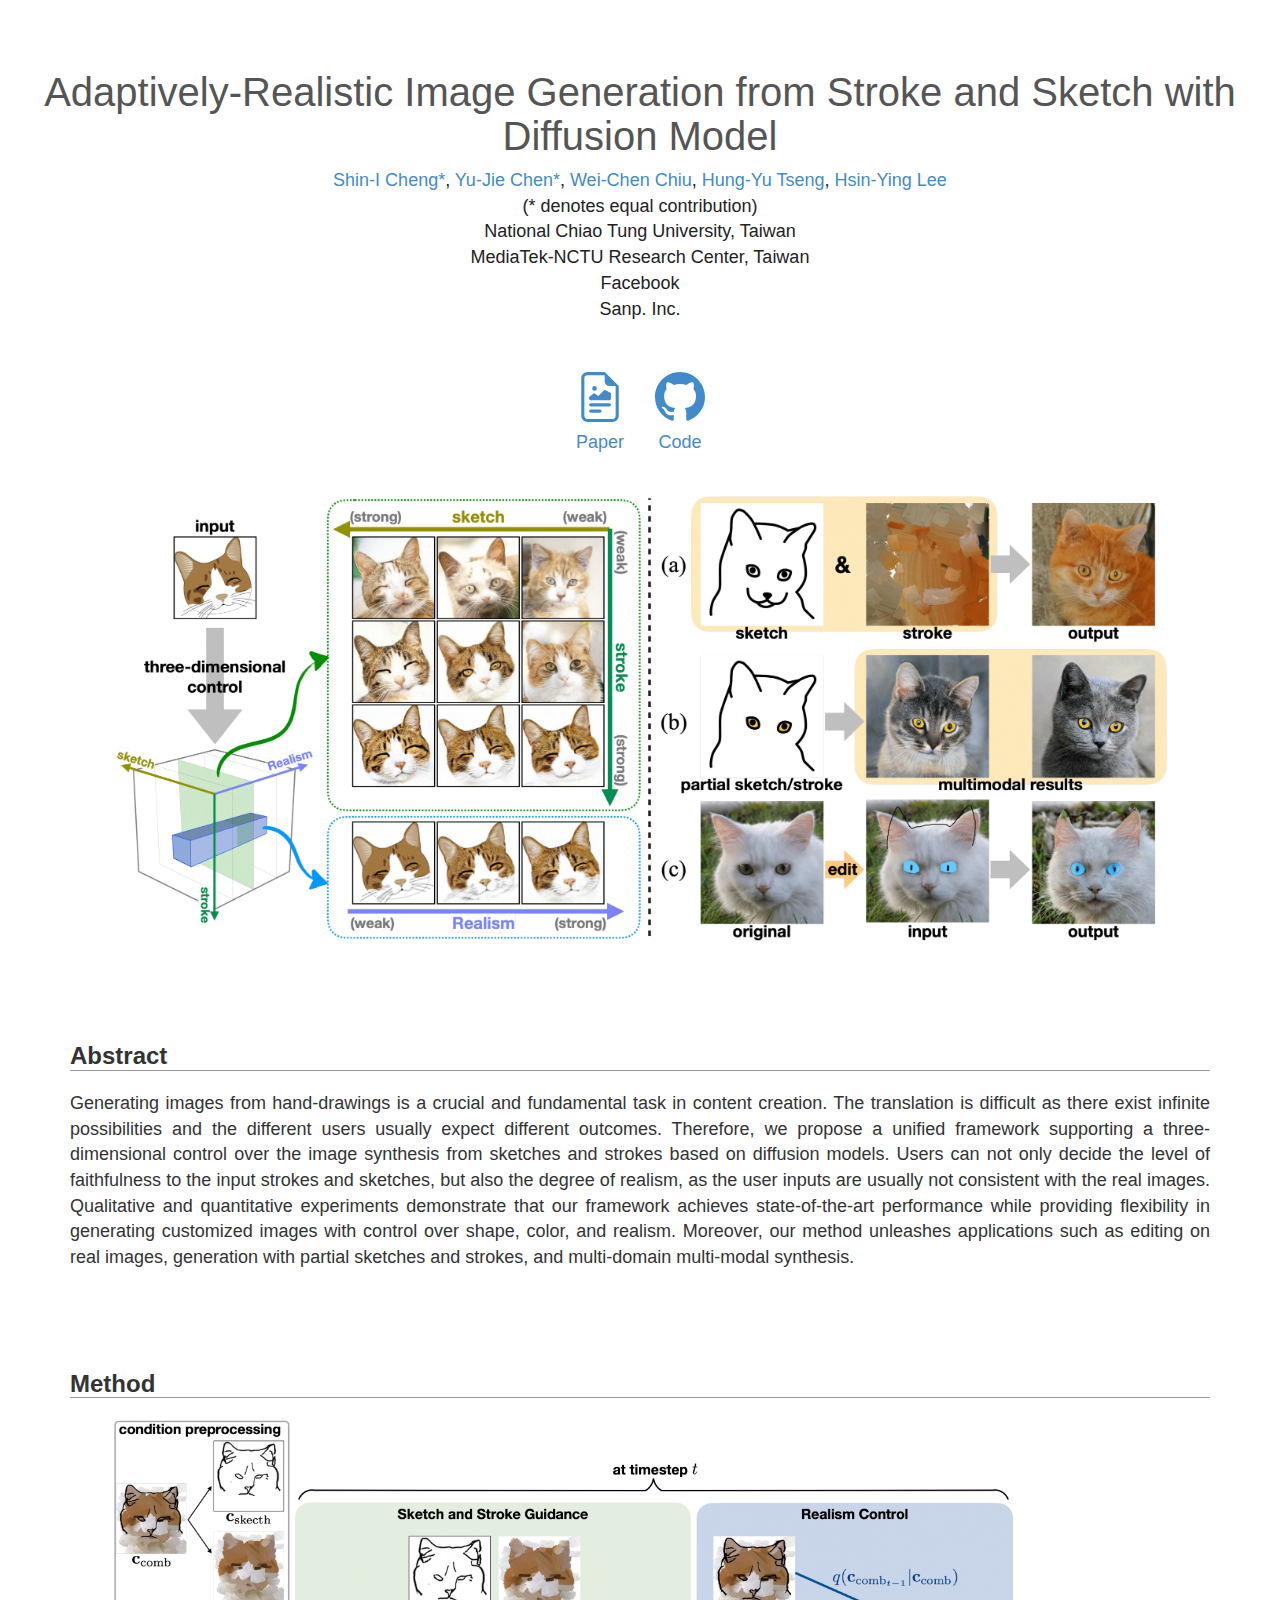
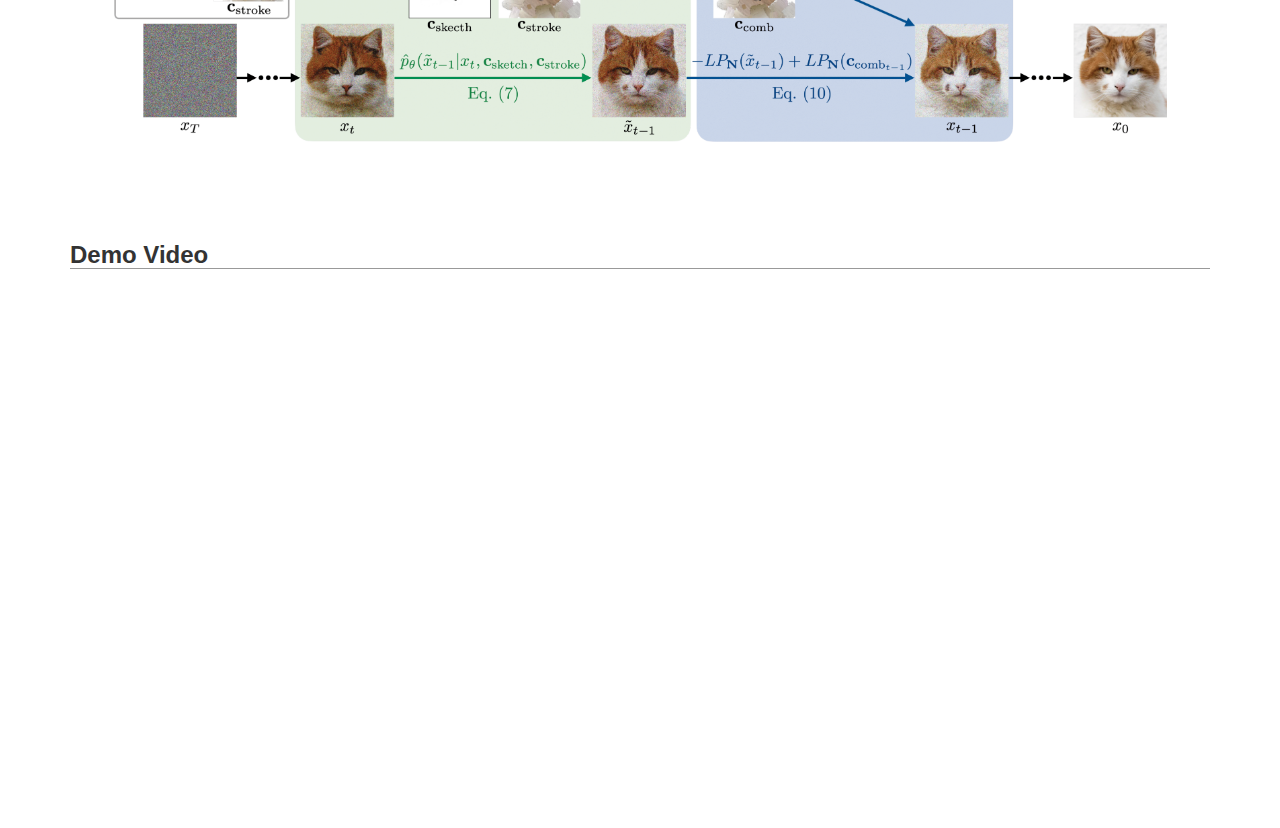
==== index.html @ a5719f16 "First commit" ====
<!DOCTYPE html>
<!-- modified from url=https://fuenwang.ml/project/led2net/ -->
<!-- <html lang="en" class="gr__ee_nycu_edu"> -->
<html lang="en">

<head>
<meta http-equiv="Content-Security-Policy" content="upgrade-insecure-requests">
<meta http-equiv="Content-Type" content="text/html; charset=UTF-8">
<meta http-equiv="X-UA-Compatible" content="IE=edge">
<meta name="viewport" content="width=device-width, initial-scale=1">
<meta name="author" content="ginawu">

<title>DiSS</title>

<!-- CSS includes -->
<link href="static/asset/bootstrap.min.css" rel="stylesheet">
<link href="static/asset/css" rel="stylesheet" type="text/css">
<link href="static/asset/mystyle.css" rel="stylesheet">
<link href="static/asset/fig_style.css" rel="stylesheet">
</head>

<body data-gr-c-s-loaded="true">

<!-- <div class="topnav" id="myTopnav">
  <a href="#header">Home</a>
  <a href="#abstract">Abstract</a>
  <a href="#demo">Demo</a>
  <a href="#paper">Paper</a>
  <a href="#code">Code</a>
  <a href="javascript:void(0);" class="icon" onclick="toggleTopNav()">&#9776;</a>
</div> -->


<div id="header" class="container-fluid">
    <div class="row">
        <h1>Adaptively-Realistic Image Generation from Stroke and Sketch with Diffusion Model</h1>

        <div class="authors">
            <a href="mailto:shinicheng.cs09g@nctu.edu.tw" target="_blank">Shin-I Cheng*</a>,
            <a href="mailto:cyj407.cs09g@nctu.edu.tw" target="_blank">Yu-Jie Chen*</a>,
            <a href="https://walonchiu.github.io/" target="_blank">Wei-Chen Chiu</a>,
            <a href="https://hytseng0509.github.io/" target="_blank">Hung-Yu Tseng</a>,
            <a href="http://hsinyinglee.com/" target="_blank">Hsin-Ying Lee</a>
            <center>(* denotes equal contribution)</center>

            <p style="text-align:center;">
                National Chiao Tung University, Taiwan 
                <br>
                MediaTek-NCTU Research Center, Taiwan
                <br>
                Facebook
                <br>
                Sanp. Inc.
            </p>
        </div>
    </div>
</div>

<div class="container" id="paper">
    <center>
		<div class="mx-auto">
			<ul class="nav">
				<li class="nav-item text-center" style="display: inline-block;">
					<a href="http://arxiv.org/abs/" class="nav-link">
						<svg style="width:50px;height:50px;" viewBox="0 0 16 16">
							<path fill="currentColor" d="M14 4.5V14a2 2 0 0 1-2 2H4a2 2 0 0 1-2-2V2a2 2 0 0 1 2-2h5.5L14 4.5zm-3 0A1.5 1.5 0 0 1 9.5 3V1H4a1 1 0 0 0-1 1v12a1 1 0 0 0 1 1h8a1 1 0 0 0 1-1V4.5h-2z"/>
  							<path fill="currentColor" d="M4.5 12.5A.5.5 0 0 1 5 12h3a.5.5 0 0 1 0 1H5a.5.5 0 0 1-.5-.5zm0-2A.5.5 0 0 1 5 10h6a.5.5 0 0 1 0 1H5a.5.5 0 0 1-.5-.5zm1.639-3.708 1.33.886 1.854-1.855a.25.25 0 0 1 .289-.047l1.888.974V8.5a.5.5 0 0 1-.5.5H5a.5.5 0 0 1-.5-.5V8s1.54-1.274 1.639-1.208zM6.25 6a.75.75 0 1 0 0-1.5.75.75 0 0 0 0 1.5z"/>
						</svg><br>
						Paper
					</a>
				<li class="nav-item text-center" style="display: inline-block;">
					<a href="https://github.com/cyj407/DiSS" class="nav-link">
						<svg style="width:50px;height:50px" viewBox="0 0 16 16">
							<path fill="currentColor" d="M8 0C3.58 0 0 3.58 0 8c0 3.54 2.29 6.53 5.47 7.59.4.07.55-.17.55-.38 0-.19-.01-.82-.01-1.49-2.01.37-2.53-.49-2.69-.94-.09-.23-.48-.94-.82-1.13-.28-.15-.68-.52-.01-.53.63-.01 1.08.58 1.23.82.72 1.21 1.87.87 2.33.66.07-.52.28-.87.51-1.07-1.78-.2-3.64-.89-3.64-3.95 0-.87.31-1.59.82-2.15-.08-.2-.36-1.02.08-2.12 0 0 .67-.21 2.2.82.64-.18 1.32-.27 2-.27.68 0 1.36.09 2 .27 1.53-1.04 2.2-.82 2.2-.82.44 1.1.16 1.92.08 2.12.51.56.82 1.27.82 2.15 0 3.07-1.87 3.75-3.65 3.95.29.25.54.73.54 1.48 0 1.07-.01 1.93-.01 2.2 0 .21.15.46.55.38A8.012 8.012 0 0 0 16 8c0-4.42-3.58-8-8-8z">
						</svg><br>
						Code
					</a>
			</ul>
		</div>
    </center>
</div>

 <div class="container" id="teaser">
    <div class="row">
        <p style="text-align:center;">
            <img src="static/fig/teaser.png" width=90%>
        </p>
    </div>
</div> 

<div class="container" id="abstract">
    <h2>Abstract</h2>
    <p style="text-align: justify;">
        Generating images from hand-drawings is a crucial and fundamental task in content creation. The translation is difficult as there exist infinite possibilities and the different users usually expect different outcomes. Therefore, we propose a unified framework supporting a three-dimensional control over the image synthesis from sketches and strokes based on diffusion models. Users can not only decide the level of faithfulness to the input strokes and sketches, but also the degree of realism, as the user inputs are usually not consistent with the real images. Qualitative and quantitative experiments demonstrate that our framework achieves state-of-the-art performance while providing flexibility in generating customized images with control over shape, color, and realism. Moreover, our method unleashes applications such as editing on real images, generation with partial sketches and strokes, and multi-domain multi-modal synthesis.
    </p>
</div>
    
 <div class="container" id="method">
    <h2>Method</h2>
    <div class="row">
        <p style="text-align:center;">
            <img src="static/fig/method.png" width=90%>
        </p>
    </div>
</div> 


<!-- <div class="container" id="demo">
    <h2>Demo video</h2>
    <div class"row">
        <figure>
            <img src="static/fig/comparisons/input.png" width=88% style="float:right;">
            <figcaption style="padding: 28px 0 32px">
                Input Images
            </figcaption>
        </figure>
    </div> -->
    <!-- <div class"row">
        <figure>
            <img src="static/fig/comparisons/CA.png" width=88% style="float:right;">
            <figcaption style="padding: 28px 0 32px">
                <a href="https://openaccess.thecvf.com/content_cvpr_2018/papers/Yu_Generative_Image_Inpainting_CVPR_2018_paper.pdf">CA</a>
            </figcaption>
        </figure>
    </div>
    <div class"row">
        <figure>
            <img src="static/fig/comparisons/PEN-Net.png" width=88% style="float:right;">
            <figcaption style="padding: 28px 0 32px">
                <a href="https://openaccess.thecvf.com/content_CVPR_2019/papers/Zeng_Learning_Pyramid-Context_Encoder_Network_for_High-Quality_Image_Inpainting_CVPR_2019_paper.pdf">PEN-Net</a>
            </figcaption>
        </figure>
    </div>
    <div class"row">
        <figure>
            <img src="static/fig/comparisons/StructureFlow.png" width=88% style="float:right;">
            <figcaption style="padding: 28px 0 32px">
                <a href="https://openaccess.thecvf.com/content_ICCV_2019/papers/Ren_StructureFlow_Image_Inpainting_via_Structure-Aware_Appearance_Flow_ICCV_2019_paper.pdf">StructureFlow</a>
            </figcaption>
        </figure>
    </div>
    <div class"row">
        <figure>
            <img src="static/fig/comparisons/HiFill.png" width=88% style="float:right;">
            <figcaption style="padding: 28px 0 32px">
                <a href="https://openaccess.thecvf.com/content_CVPR_2020/papers/Yi_Contextual_Residual_Aggregation_for_Ultra_High-Resolution_Image_Inpainting_CVPR_2020_paper.pdf">HiFill</a>
            </figcaption>
        </figure>
    </div>
    <div class"row">
        <figure>
            <img src="static/fig/comparisons/ProFill.png" width=88% style="float:right;">
            <figcaption style="padding: 28px 0 32px">
                <a href="https://www.ecva.net/papers/eccv_2020/papers_ECCV/papers/123640001.pdf">ProFill</a>
            </figcaption>
        </figure>
    </div>
    <div class"row">
        <figure>
            <img src="static/fig/comparisons/SRN.png" width=88% style="float:right;">
            <figcaption style="padding: 28px 0 32px">
                <a href="https://openaccess.thecvf.com/content_CVPR_2019/papers/Wang_Wide-Context_Semantic_Image_Extrapolation_CVPR_2019_paper.pdf">SRN</a>
            </figcaption>
        </figure>
    </div>
    <div class"row">
        <figure>
            <img src="static/fig/comparisons/Yang.png" width=88% style="float:right;">
            <figcaption style="padding: 28px 0 32px">
                <a href="https://openaccess.thecvf.com/content_ICCV_2019/papers/Yang_Very_Long_Natural_Scenery_Image_Prediction_by_Outpainting_ICCV_2019_paper.pdf">Yang et. al.</a>
            </figcaption>
        </figure>
    </div>
    <div class"row">
        <figure>
            <img src="static/fig/comparisons/ours.png" width=88% style="float:right;">
            <figcaption style="padding: 28px 0 32px">
                Ours
            </figcaption>
        </figure>
    </div> -->
<!-- </div> -->

<!-- <div class="container" id="demo">
    <h2>Full Panoramic Results</h2>
    <div class"column">
        <p style="text-align:center;">
            Input Image 1<span style="margin-left: 43px;"></span>Input Image 2<span style="margin-left: 250px;"></span>Resultant Full Panoramic Image<span style="margin-left: 220px;"></span>
        </p>
        <figure>
            <center><img src="static/fig/panorama/panorama_1.png" width=90%></center>
        </figure>
        <figure>
            <center><img src="static/fig/panorama/panorama_2.png" width=90%></center>
        </figure>
        <figure>
            <center><img src="static/fig/panorama/panorama_3.png" width=90%></center>
        </figure>
        <figure>
            <center><img src="static/fig/panorama/panorama_4.png" width=90%></center>
        </figure>
        <figure>
            <center><img src="static/fig/panorama/panorama_5.png" width=90%></center>
        </figure>
        <figure>
            <center><img src="static/fig/panorama/panorama_6.png" width=90%></center>
        </figure>
        <figure>
            <center><img src="static/fig/panorama/panorama_7.png" width=90%></center>
        </figure>
        <figure>
            <center><img src="static/fig/panorama/panorama_8.png" width=90%></center>
        </figure>
    </div>
</div> -->

<!-- <div class="container" id="video">
    <h2>Supplementary Materials</h2>
	<div class="container" id="paper">
        <center>
            <div class="mx-auto">
                <ul class="nav">
                    <li class="nav-item text-center" style="display: inline-block;">
                            <a href="https://drive.google.com/file/d/1cw6W1Sfq8JOJt2-NONOGYxorjfCXzgeW/view?usp=sharing" class="nav-link">
                                <svg style="width:50px;height:50px;" viewBox="0 0 16 16">
                                    <path fill="currentColor" d="M14 4.5V14a2 2 0 0 1-2 2H4a2 2 0 0 1-2-2V2a2 2 0 0 1 2-2h5.5L14 4.5zm-3 0A1.5 1.5 0 0 1 9.5 3V1H4a1 1 0 0 0-1 1v12a1 1 0 0 0 1 1h8a1 1 0 0 0 1-1V4.5h-2z"/>
                                      <path fill="currentColor" d="M4.5 12.5A.5.5 0 0 1 5 12h3a.5.5 0 0 1 0 1H5a.5.5 0 0 1-.5-.5zm0-2A.5.5 0 0 1 5 10h6a.5.5 0 0 1 0 1H5a.5.5 0 0 1-.5-.5zm1.639-3.708 1.33.886 1.854-1.855a.25.25 0 0 1 .289-.047l1.888.974V8.5a.5.5 0 0 1-.5.5H5a.5.5 0 0 1-.5-.5V8s1.54-1.274 1.639-1.208zM6.25 6a.75.75 0 1 0 0-1.5.75.75 0 0 0 0 1.5z"/>
                                </svg><br>
                                Link
                            </a>
                </ul>
            </div>
        </center>
    </div>
</div> -->

<div class="container" id="video">
    <h2>Demo Video</h2>
	<center>
	<div class="embed-responsive embed-responsive-16by9">
        <iframe src="https://drive.google.com/file/d/1G4l95ClCjMH103rfbGzOfXQOIVtpeVCS/preview" frameborder="0" width="900" height="506" allow="autoplay"></iframe>
    	<!-- <iframe width="900" height="506" src="https://drive.google.com/file/d/1G4l95ClCjMH103rfbGzOfXQOIVtpeVCS/view" title="YouTube video player" frameborder="0" allow="accelerometer; autoplay; clipboard-write; encrypted-media; gyroscope; picture-in-picture" allowfullscreen></iframe> -->
	</div>
	</center>
</div>

<!-- <div class="container" id="paper">
    <h3>Citation</h3>
    <div>
        <pre class="citation">
@InProceedings{XXXX,
    title={Adaptively-Realistic Image Generation from Stroke and Sketch with Diffusion Model
},
    author={Cheng, Shin-I, Chen, Yu-Jie, Chiu, Wei-Chen},
    booktitle={},
    pages={},
    year={},
    organization={}
}
		</pre>
    </div>
</div> -->

<br>

<!-- Javascript includes -->
<script src="static/asset/jquery-1.8.3.min.js"></script>
<script src="static/asset/mystyle.js"></script>
<script src="static/asset/bootstrap.min.js"></script>
<script async="" src="static/asset/analytics.js"></script><script>
(function(i,s,o,g,r,a,m){i['GoogleAnalyticsObject']=r;i[r]=i[r]||function(){
 (i[r].q=i[r].q||[]).push(arguments)},i[r].l=1*new Date();a=s.createElement(o),
 m=s.getElementsByTagName(o)[0];a.async=1;a.src=g;m.parentNode.insertBefore(a,m)
 })(window,document,'script','//www.google-analytics.com/analytics.js','ga');
ga('create', 'UA-98479202-1', 'auto');
ga('send', 'pageview');
</script>

<div id="point-jawn" style="z-index: 2147483647;"></div></body></html>
---- static/asset/mystyle.css ----
body {
    font-family: 'Lato', sans-serif;
    font-weight: 300;
    color: #333;
    font-size: 18px;
  }
  h1 {
    font-size: 40px;
    color: #555;
    font-weight: 400;
    text-align: center;
    margin: 0;
    padding: 0;
    margin-top: 50px;
    margin-bottom: 10px;
  }
  .authors {
    color: #222;
    font-size: 18px;
    font-weight: 300;
    text-align: center;
    margin: 0;
    padding: 0;
    // margin-bottom: 5px;
  }
  .school {
    color: #222;
    font-size: 20px;
    font-weight: 300;
    text-align: center;
    margin: 0;
    padding: 0;
    margin-bottom: 40px;
  }
  .logoimg {
    text-align: center;
    margin-bottom: 20px;
  }
  .container-fluid {
    margin-top: 20px;
    margin-bottom: 20px;
  }
  .container {
    margin-top: 30px;
  }
  #footer {
    margin-bottom: 100px;
  }
  .thumbs {
    -webkit-box-shadow: 1px 1px 3px #999;
    -moz-box-shadow: 1px 1px 3px #999;
    box-shadow: 1px 1px 3px #999;
    margin-bottom: 20px;
  }
  h2 {
    font-size: 24px;
    font-weight: 900;
    border-bottom: 1px solid #999;
    margin-bottom: 20px;
    margin-top: 60px; /* Add a top margin to avoid content overlay */
  }
  
  img.center {
      display: block;
      margin-left: auto;
      margin-right: auto;
  }
  
  /*====================================================*/
  
  /* Slide show toggle */
  * {box-sizing:border-box}
  
  /* Slideshow container */
  .slideshow-container {
    max-width: 1400px;
    position: relative;
    margin: auto;
  }
  
  .mySlides {
      display: none;
  }
  
  /* Next & previous buttons */
  .prev, .next {
    cursor: pointer;
    position: absolute;
    top: 50%;
    width: auto;
    margin-top: -22px;
    padding: 16px;
    color: gray;
    font-weight: bold;
    font-size: 18px;
    transition: 0.6s ease;
    border-radius: 0 3px 3px 0;
  }
  
  /* Position the "next button" to the right */
  .next {
    right: 0;
    border-radius: 3px 0 0 3px;
  }
  
  /* On hover, add a black background color with a little bit see-through */
  .prev:hover, .next:hover {
    background-color: rgba(0,0,0,0.8);
  }
  
  /* Caption text */
  .text {
    color: #f2f2f2;
    font-size: 15px;
    padding: 8px 12px;
    position: absolute;
    bottom: 8px;
    width: 100%;
    text-align: center;
  }
  
  /* Number text (1/3 etc) */
  .numbertext {
    color: #f2f2f2;
    font-size: 12px;
    padding: 8px 12px;
    position: absolute;
    top: 0;
  }
  
  /* The dots/bullets/indicators */
  .dot {
    cursor:pointer;
    height: 13px;
    width: 13px;
    margin: 0 2px;
    background-color: #bbb;
    border-radius: 50%;
    display: inline-block;
    transition: background-color 0.6s ease;
  }
  
  .active, .dot:hover {
    background-color: #717171;
  }
  
  /* Fading animation */
  .fade {
    animation-fill-mode: forwards;
    -webkit-animation-name: fade;
    -webkit-animation-duration: 1.0s;
    animation-name: fade;
    animation-duration: 1.0s;
  }
  
  @-webkit-keyframes fade {
    from {opacity: .4} 
    to {opacity: 1}
  }
  
  @keyframes fade {
    from {opacity: .4} 
    to {opacity: 1}
  }
  
  /*====================================================*/
  
  /* Add a black background color to the top navigation */
  .topnav {
      background-color: #333;
      overflow: hidden;
      position: fixed; /* Set the navbar to fixed position */
      top: 0; /* Position the navbar at the top of the page */
      width: 100%; /* Full width */
      z-index: 9999; /* Put navbar on the top of the layers if no others larger than this value*/
  }
  
  /* Style the links inside the navigation bar */
  .topnav a {
      float: left;
      display: block;
      color: #f2f2f2;
      text-align: center;
      padding: 14px 16px;
      text-decoration: none;
      font-size: 17px;
  }
  
  /* Change the color of links on hover */
  .topnav a:hover {
      background-color: #ddd;
      color: black;
  }
  
  /* Hide the link that should open and close the topnav on small screens */
  .topnav .icon {
      display: none;
  }
  
  
  /* When the screen is less than 600 pixels wide, hide all links, except for the first one ("Home"). Show the link that contains should open and close the topnav (.icon) */
  @media screen and (max-width: 600px) {
    .topnav a:not(:first-child) {display: none;}
    .topnav a.icon {
      float: right;
      display: block;
    }
  }
  
  /* The "responsive" class is added to the topnav with JavaScript when the user clicks on the icon. This class makes the topnav look good on small screens (display the links vertically instead of horizontally) */
  @media screen and (max-width: 600px) {
    .topnav.responsive {position: fixed;}
    .topnav.responsive a.icon {
      position: absolute;
      right: 0;
      top: 0;
    }
    .topnav.responsive a {
      float: none;
      display: block;
      text-align: left;
    }
  }
  
  #QAQ1{
      float: left;
  }
  #QAQ2{
      float: right;
  }
---- static/asset/fig_style.css ----
.column {
    float: left;
    width: 33%;
    padding: 15px;
  }
  
  /* Clear floats after image containers */
  .row::after {
    content: "";
    clear: both;
    display: table;
  }
  figure figcaption {
      border: 1px blue;
      text-align: center;
  }
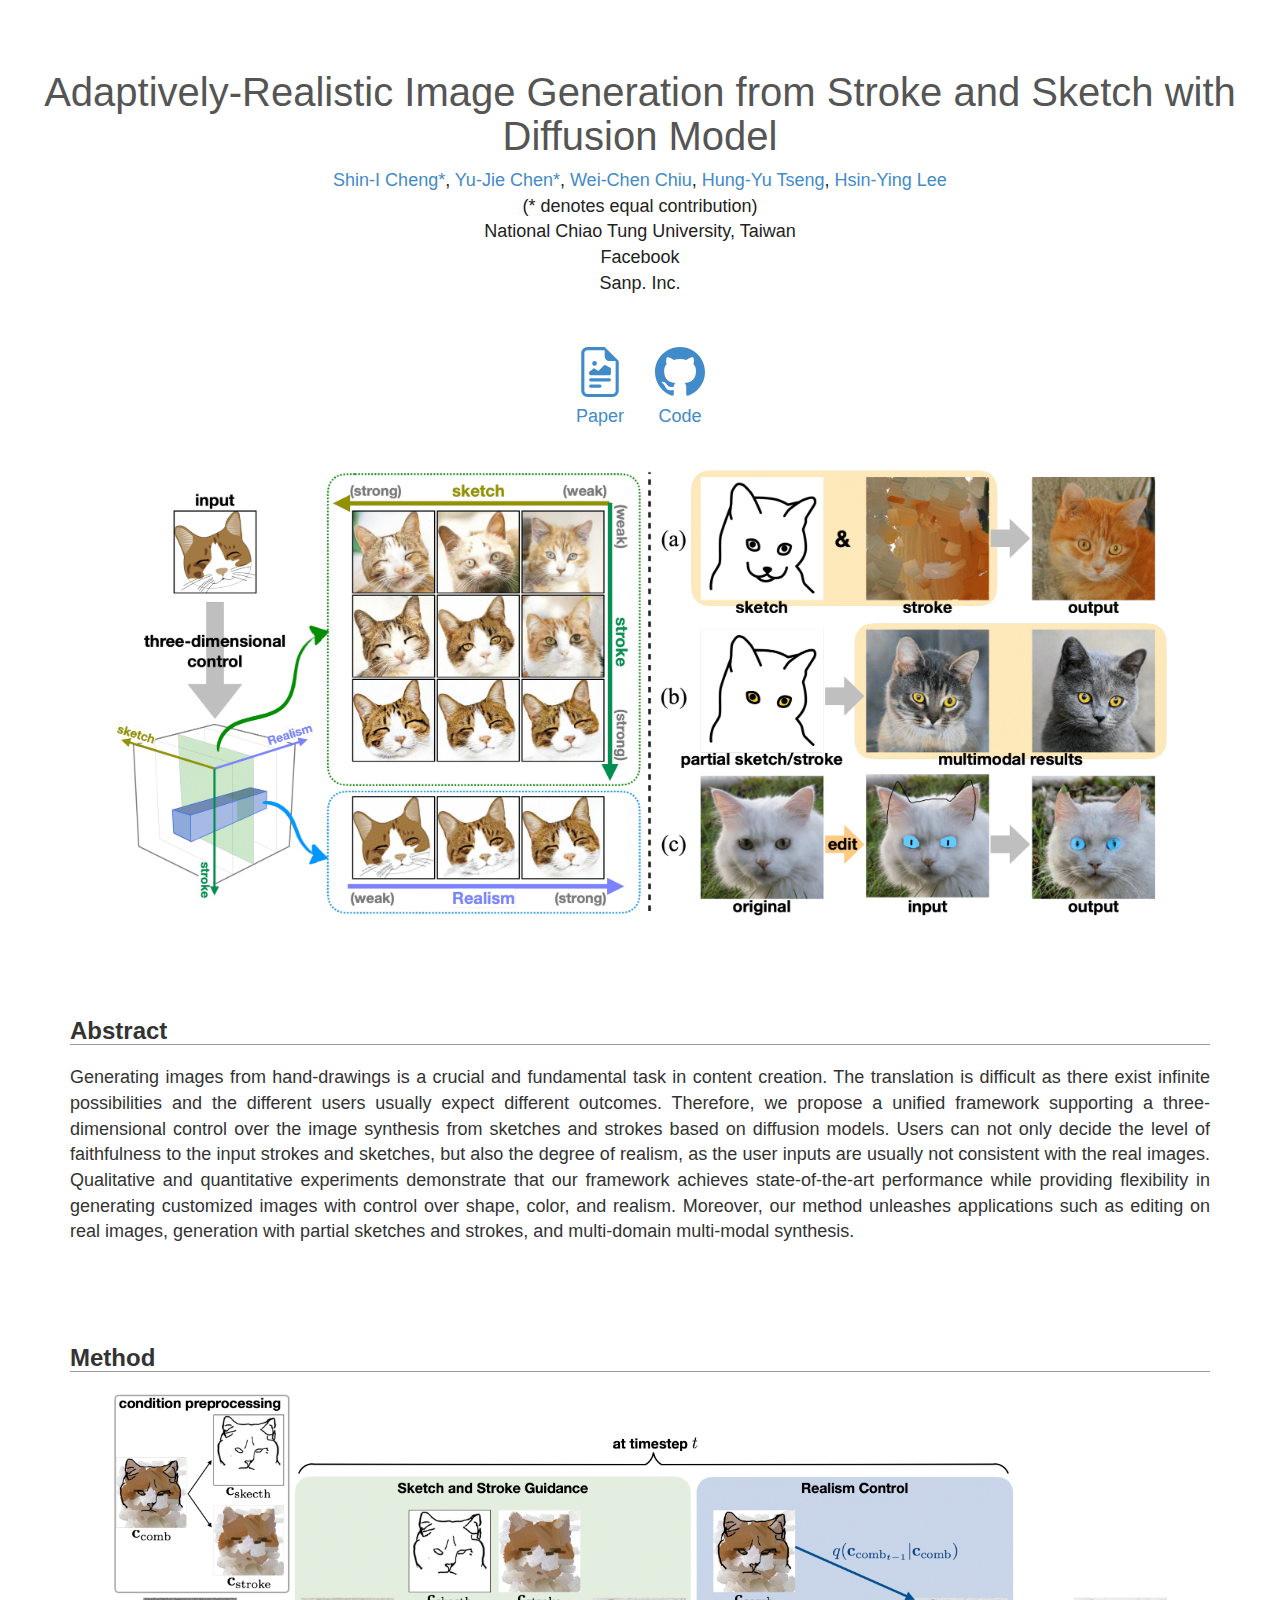
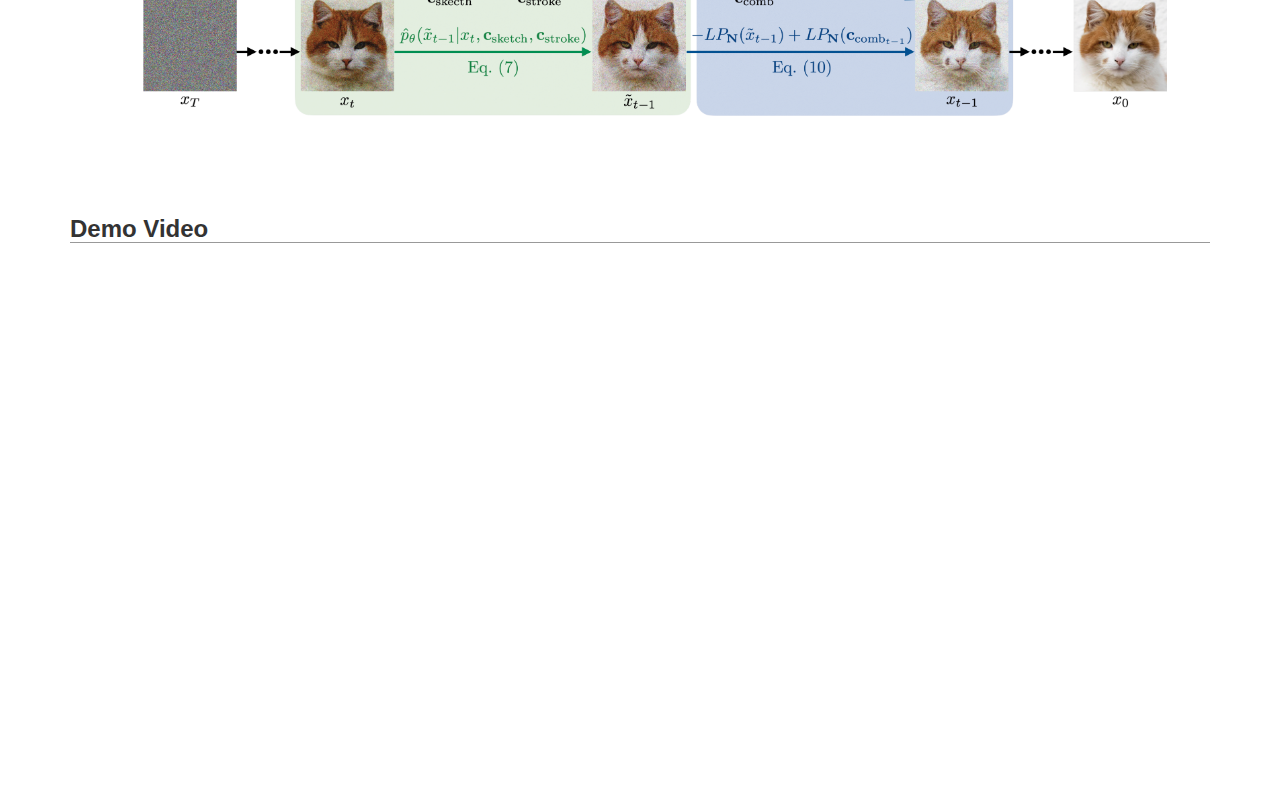
==== commit 24f6627a: "Modify author organization" ====
--- a/index.html
+++ b/index.html
@@ -45,8 +45,6 @@
 
             <p style="text-align:center;">
                 National Chiao Tung University, Taiwan 
-                <br>
-                MediaTek-NCTU Research Center, Taiwan
                 <br>
                 Facebook
                 <br>
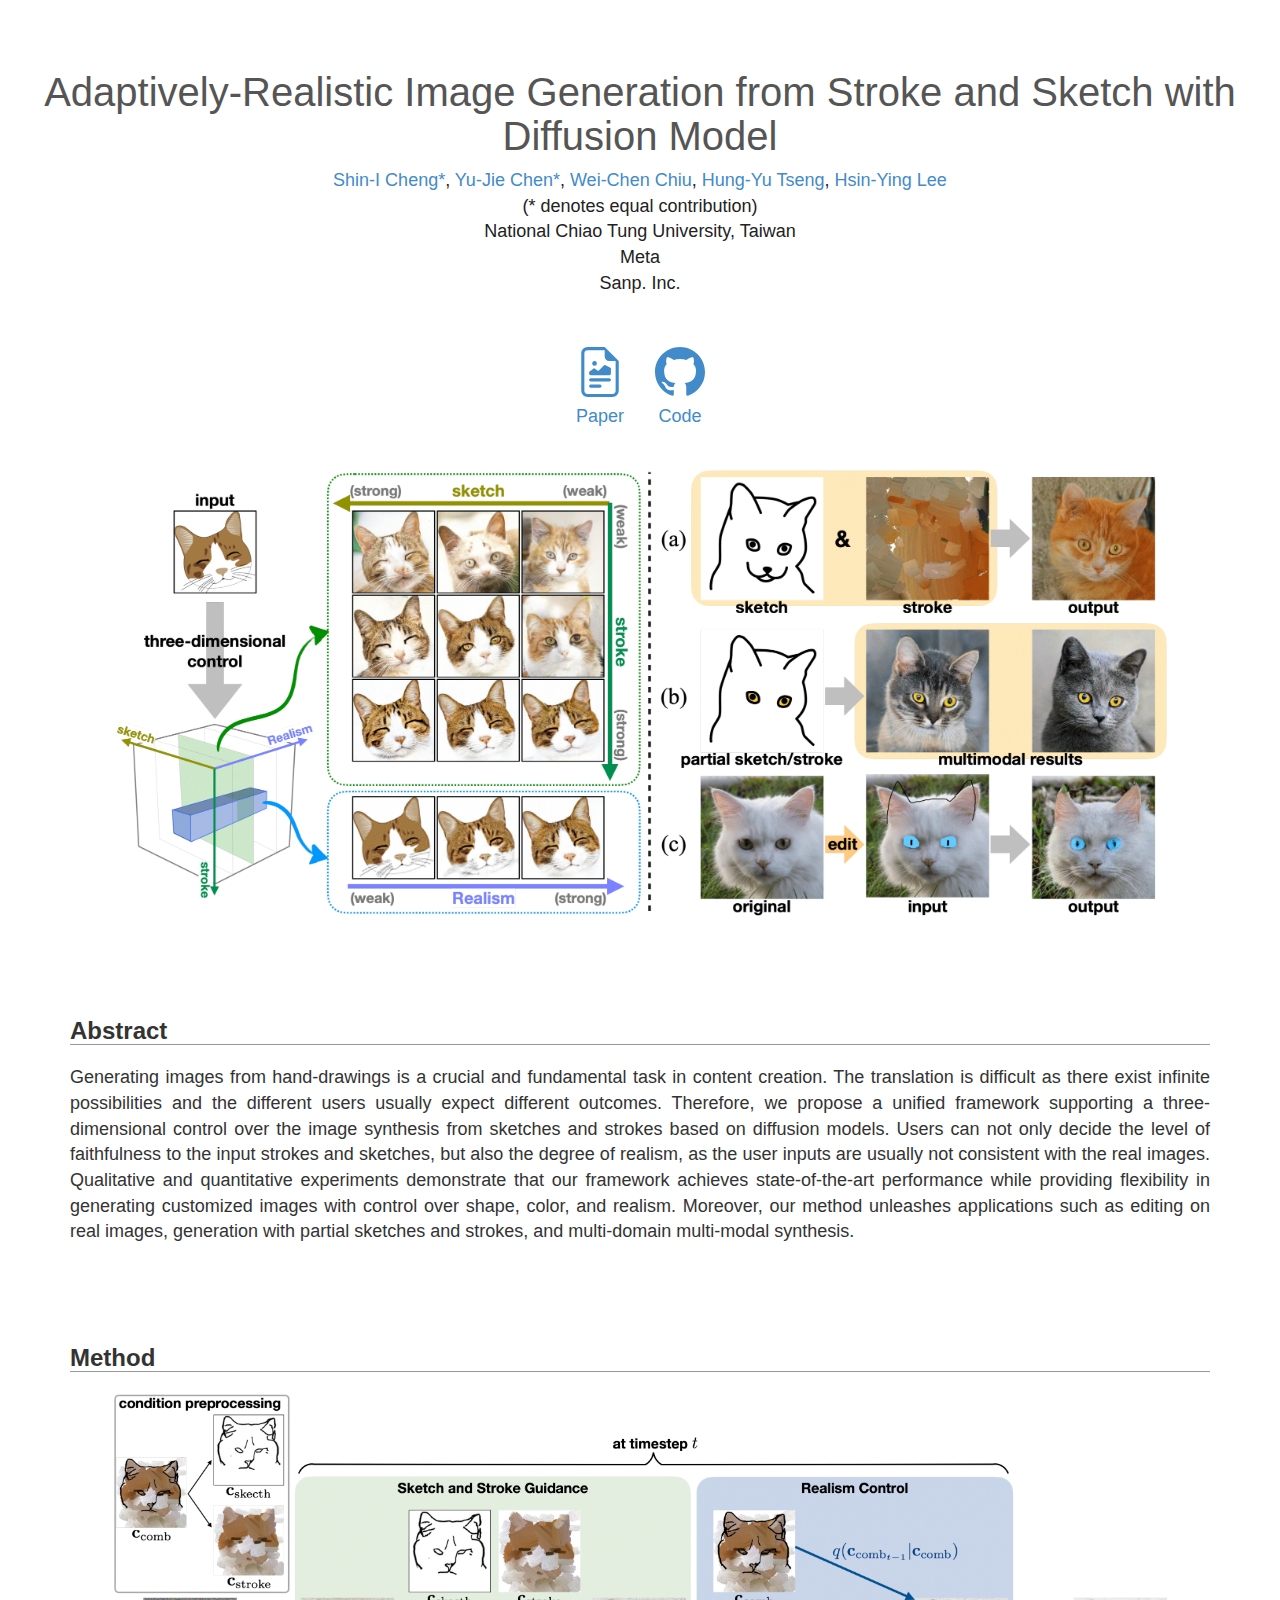
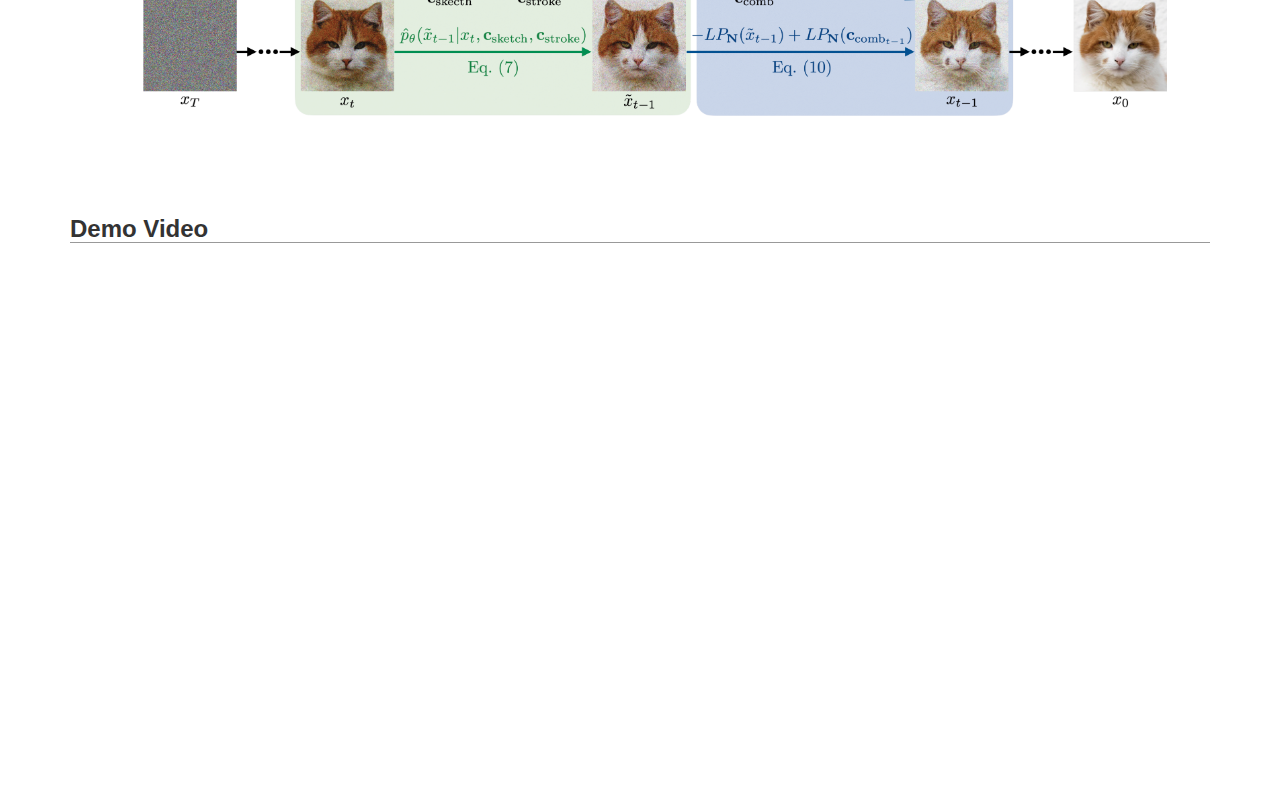
==== commit e72b4e48: "Modify co-advisor organization name" ====
--- a/index.html
+++ b/index.html
@@ -46,7 +46,7 @@
             <p style="text-align:center;">
                 National Chiao Tung University, Taiwan 
                 <br>
-                Facebook
+                Meta
                 <br>
                 Sanp. Inc.
             </p>
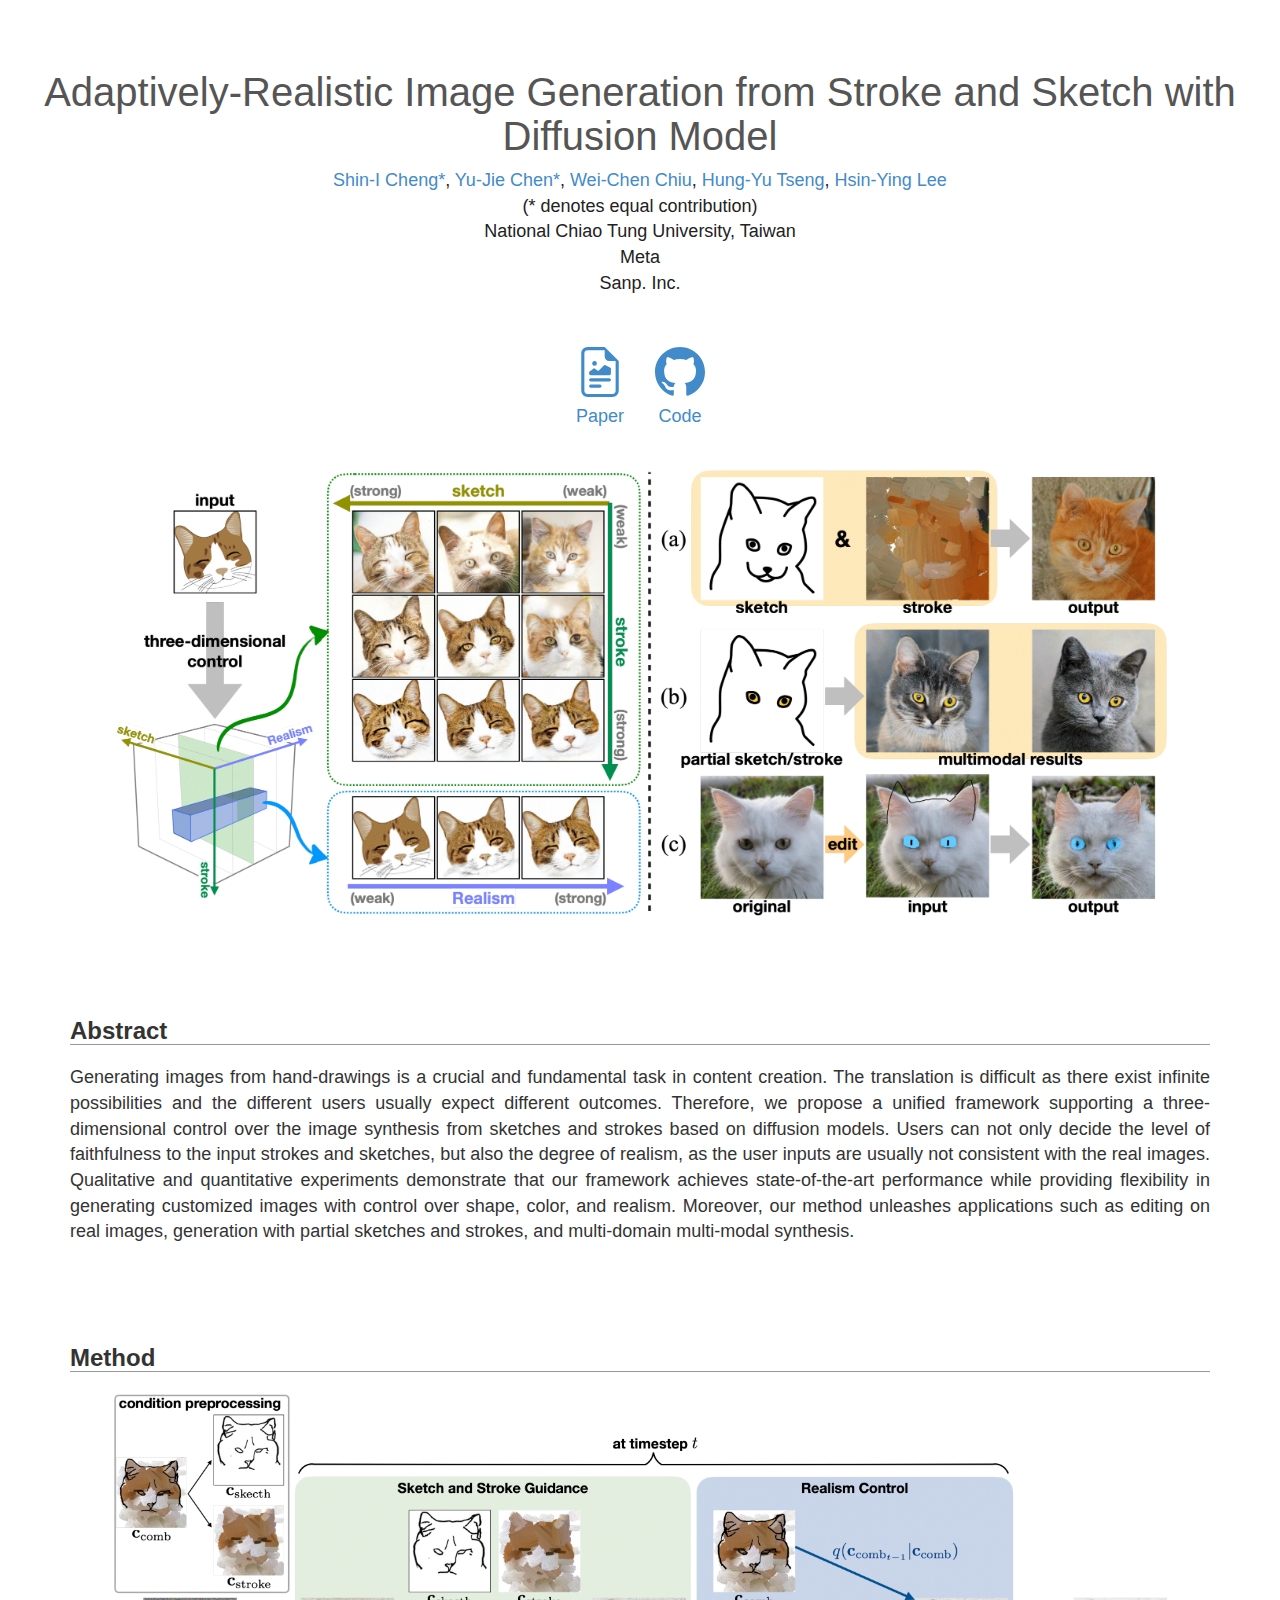
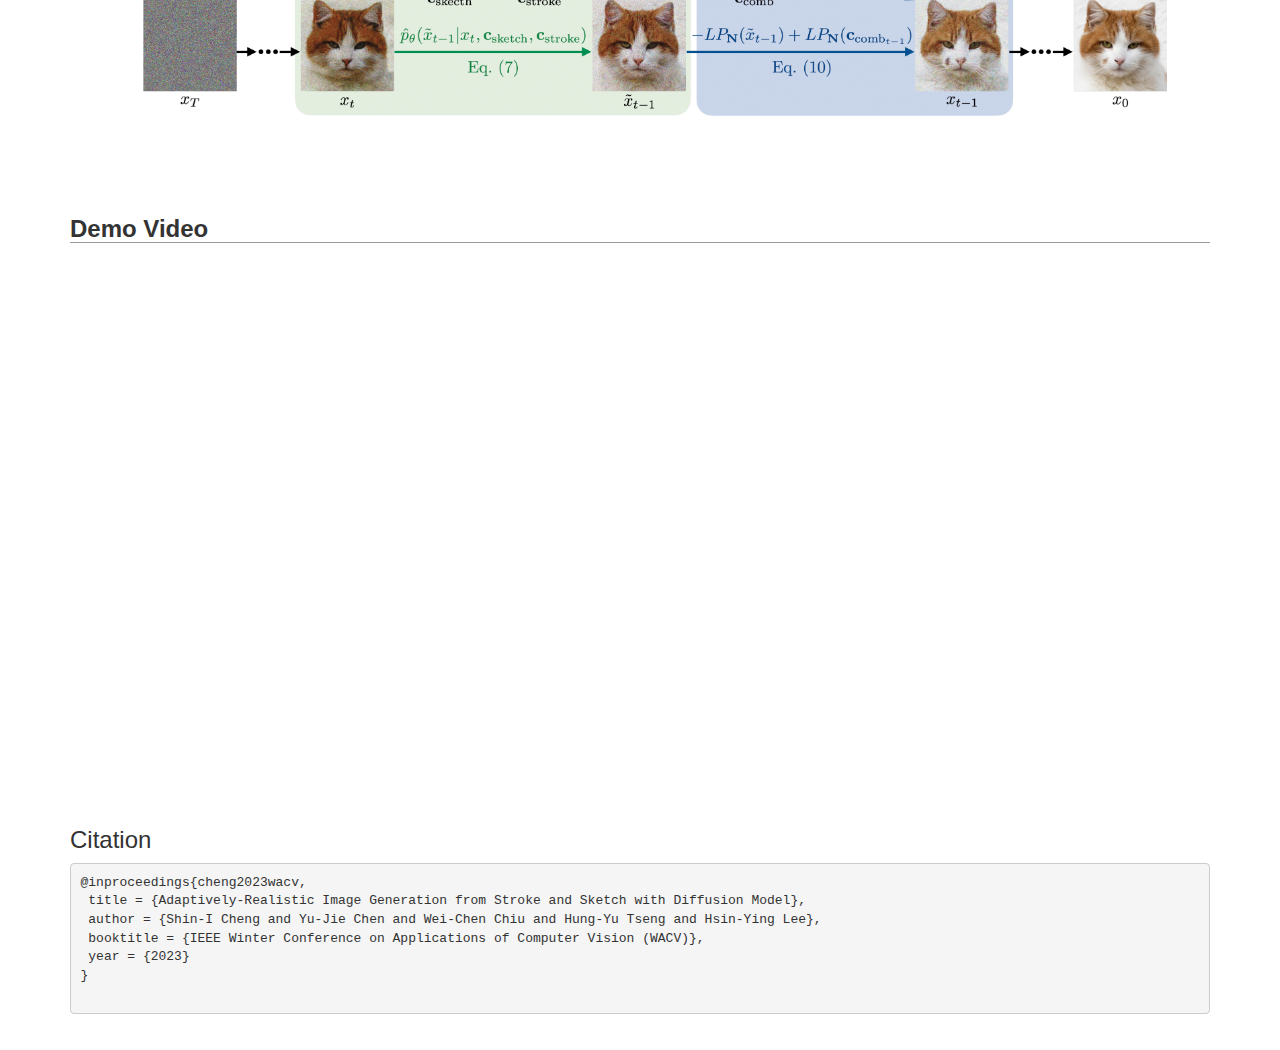
==== commit 44a0d015: "add WACV citation" ====
--- a/index.html
+++ b/index.html
@@ -242,22 +242,19 @@
 	</center>
 </div>
 
-<!-- <div class="container" id="paper">
+ <div class="container" id="paper">
     <h3>Citation</h3>
     <div>
         <pre class="citation">
-@InProceedings{XXXX,
-    title={Adaptively-Realistic Image Generation from Stroke and Sketch with Diffusion Model
-},
-    author={Cheng, Shin-I, Chen, Yu-Jie, Chiu, Wei-Chen},
-    booktitle={},
-    pages={},
-    year={},
-    organization={}
+@inproceedings{cheng2023wacv,
+ title = {Adaptively-Realistic Image Generation from Stroke and Sketch with Diffusion Model},
+ author = {Shin-I Cheng and Yu-Jie Chen and Wei-Chen Chiu and Hung-Yu Tseng and Hsin-Ying Lee},
+ booktitle = {IEEE Winter Conference on Applications of Computer Vision (WACV)},
+ year = {2023}
 }
 		</pre>
     </div>
-</div> -->
+</div> 
 
 <br>
 
